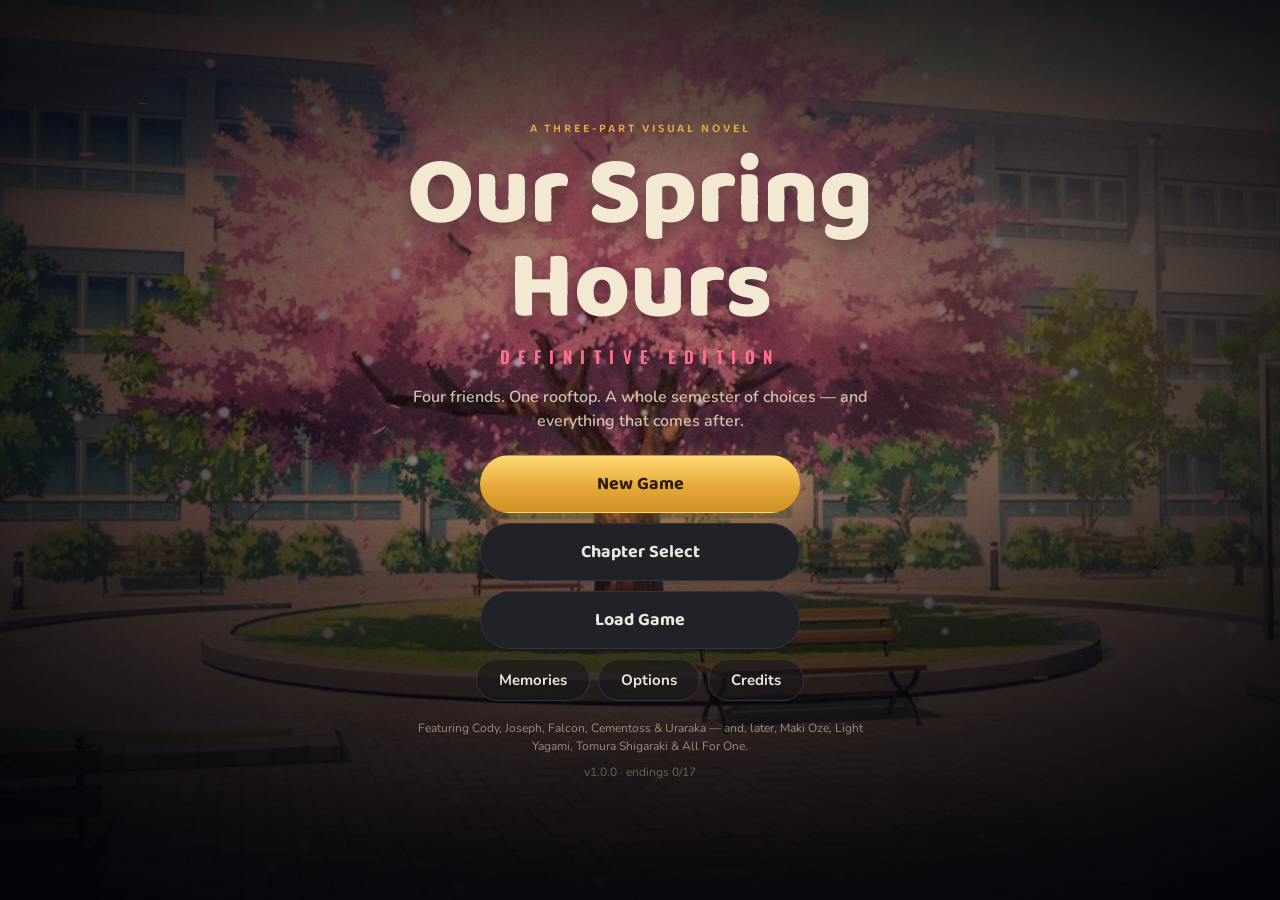
==== index.html @ 0a480ea8 "Definitive Edition: full trilogy, real asset files, 23 backgrounds, new engine, tools, README Co-Aut" ====
<!doctype html>
<html lang="en">
<head>
<meta charset="utf-8">
<meta name="viewport" content="width=device-width, initial-scale=1, viewport-fit=cover">
<title>Our Spring Hours — Definitive Edition</title>
<meta name="description" content="A three-part visual novel: Our Spring Hours, Ashfall, and Last Light. Free, runs in your browser.">
<meta name="theme-color" content="#0d0e12">
<link rel="icon" href="data:image/svg+xml,%3Csvg xmlns='http://www.w3.org/2000/svg' viewBox='0 0 64 64'%3E%3Ccircle cx='32' cy='32' r='30' fill='%231c1c20'/%3E%3Cpath d='M32 14c6 8 14 10 14 20a14 14 0 0 1-28 0c0-10 8-12 14-20z' fill='%23ff6f8f'/%3E%3C/svg%3E">
<link rel="preconnect" href="https://fonts.googleapis.com">
<link rel="preconnect" href="https://fonts.gstatic.com" crossorigin>
<link href="https://fonts.googleapis.com/css2?family=Baloo+2:wght@500;600;700;800&family=Nunito:ital,wght@0,400;0,600;0,700;0,800;1,400;1,600&family=Oswald:wght@500;600;700&display=swap" rel="stylesheet">
<link rel="stylesheet" href="css/style.css">
</head>
<body>
<div id="app" data-part="1" class="on-title">

  <!-- ================= STAGE ================= -->
  <div id="stage">
    <div id="bgB" class="bg"></div>
    <div id="bgA" class="bg"></div>
    <canvas id="fx"></canvas>
    <div id="sprites"></div>
    <div id="tint"></div>
    <div id="vignette"></div>
    <div id="clickzone" aria-hidden="true"></div>

    <div id="banner" role="status"></div>

    <div id="hud" role="toolbar" aria-label="Game controls">
      <button type="button" data-act="back"  title="Go back one line (←)">⟲<span>Back</span></button>
      <button type="button" data-act="auto"  title="Auto-advance (A)">▶<span>Auto</span></button>
      <button type="button" data-act="skip"  title="Skip read text (S, or hold Ctrl)">⏭<span>Skip</span></button>
      <button type="button" data-act="log"   title="Backlog (L)">☰<span>Log</span></button>
      <button type="button" data-act="hide"  title="Hide interface (H)">◌<span>Hide</span></button>
      <button type="button" data-act="save"  title="Quick save">⬇<span>Save</span></button>
      <button type="button" data-act="menu"  title="Menu (Esc)">⚙<span>Menu</span></button>
    </div>

    <div id="toasts" aria-live="polite"></div>
    <div id="choices" role="group" aria-label="Choices"></div>

    <div id="dialog">
      <div id="nameplate"></div>
      <div id="text" aria-live="polite"></div>
      <div id="more" aria-hidden="true">▾</div>
    </div>
  </div>

  <!-- ================= FULL-SCREEN CARD ================= -->
  <div id="card"><div id="cardInner"></div></div>

  <!-- ================= ENDING ================= -->
  <section id="ending" aria-live="polite"></section>

  <!-- ================= TITLE ================= -->
  <section id="title">
    <div class="title-wrap">
      <p class="eyebrow">a three-part visual novel</p>
      <h1 class="logo">Our Spring<br>Hours</h1>
      <p class="edition">Definitive Edition</p>
      <p class="tagline">Four friends. One rooftop. A whole semester of choices — and everything that comes after.</p>
      <nav id="titleMenu" class="menu-col" aria-label="Main menu"></nav>
      <p class="foot">Featuring Cody, Joseph, Falcon, Cementoss &amp; Uraraka — and, later, Maki Oze, Light Yagami, Tomura Shigaraki &amp; All For One.</p>
      <p class="foot dim" id="titleVer"></p>
    </div>
  </section>

  <!-- ================= MODAL ================= -->
  <div id="modal" aria-hidden="true"><div id="modalCard" role="dialog" aria-modal="true"></div></div>
</div>

<noscript><p style="color:#fff;padding:2rem;font-family:sans-serif">This visual novel needs JavaScript enabled.</p></noscript>

<!-- scripts are classic (non-module) so the game also works when index.html is opened straight from disk -->
<script src="js/data.js"></script>
<script src="js/core.js"></script>
<script src="js/audio.js"></script>
<script src="js/fx.js"></script>
<script src="js/dsl.js"></script>
<script src="js/story/part1.js"></script>
<script src="js/story/part2.js"></script>
<script src="js/story/part3.js"></script>
<script src="js/story/endings.js"></script>
<script src="js/engine.js"></script>
<script src="js/ui.js"></script>
<script src="js/main.js"></script>
</body>
</html>
---- css/style.css ----
/* ============================================================================
   Our Spring Hours — Definitive Edition
   Theming: [data-part="1"] warm paper UI, [data-part="2"|"3"] dark ink UI.
   ========================================================================== */
:root {
  --fs: 1;
  --box-a: 0.93;
  --ink: #0d0e12;
  --cream: #f3e8d2;
  --gold: #e6a939;
  --coral: #ff6f8f;
  --panel: #17171c;
  --panel-2: #212128;
  --line: #34333d;
  --text: #ebe6da;
  --muted: #9b968a;
  --display: "Baloo 2", "Nunito", system-ui, sans-serif;
  --body: "Nunito", system-ui, -apple-system, "Segoe UI", sans-serif;
}

[data-part="1"] {
  --box-bg: rgba(253, 246, 233, var(--box-a));
  --box-text: #2f2a3a;
  --box-edge: #eaddbd;
  --narr: #5a5266;
  --accent: #e6a939;
  --accent-2: #e0435f;
  --d: "Baloo 2", "Nunito", system-ui, sans-serif;
}
[data-part="2"] {
  --box-bg: rgba(21, 21, 26, var(--box-a));
  --box-text: #e9e4d8;
  --box-edge: #3b3a44;
  --narr: #b7b0a0;
  --accent: #d98b3f;
  --accent-2: #a52a2f;
  --d: "Oswald", "Nunito", system-ui, sans-serif;
}
[data-part="3"] {
  --box-bg: rgba(14, 15, 21, var(--box-a));
  --box-text: #ece8dc;
  --box-edge: #46444f;
  --narr: #bdb7a8;
  --accent: #e9d9a6;
  --accent-2: #8a1c1c;
  --d: "Oswald", "Nunito", system-ui, sans-serif;
}

* { box-sizing: border-box; }
html, body { margin: 0; padding: 0; height: 100%; background: #000; overflow: hidden; }
body { font-family: var(--body); color: var(--text); -webkit-font-smoothing: antialiased; }
button { font: inherit; color: inherit; cursor: pointer; }
:focus-visible { outline: 3px solid var(--gold); outline-offset: 2px; }

#app { position: fixed; inset: 0; overflow: hidden; background: #000; user-select: none; -webkit-user-select: none; }
#stage { position: absolute; inset: 0; overflow: hidden; }

/* ------------------------------------------------------------ background */
.bg {
  position: absolute; inset: 0; background-size: cover; background-position: center;
  opacity: 0; will-change: opacity, transform; transform: scale(1.04);
}
.bg.kb { animation: kb 46s ease-in-out infinite alternate; }
body.no-kb .bg.kb { animation: none; }
@keyframes kb { from { transform: scale(1.04) translate(0, 0); } to { transform: scale(1.12) translate(-1.2%, -0.8%); } }
#fx { position: absolute; inset: 0; width: 100%; height: 100%; pointer-events: none; z-index: 3; }
#vignette {
  position: absolute; inset: 0; z-index: 4; pointer-events: none; transition: background 400ms ease;
  background:
    linear-gradient(180deg, rgba(4, 4, 8, .42) 0%, rgba(4, 4, 8, 0) 22%, rgba(4, 4, 8, 0) 52%, rgba(4, 4, 8, .55) 82%, rgba(2, 2, 4, .86) 100%);
}
.choosing #vignette {
  background: radial-gradient(ellipse at 50% 45%, rgba(0, 0, 0, .35) 0%, rgba(0, 0, 0, .7) 100%);
}
#tint { position: absolute; inset: 0; z-index: 9; pointer-events: none; opacity: 0; }
#tint.flash { animation: flash 700ms ease-out; }
#tint.pulse { animation: pulse 1500ms ease-in-out; }
@keyframes flash { 0% { opacity: .95; } 100% { opacity: 0; } }
@keyframes pulse { 0%, 100% { opacity: 0; } 30% { opacity: .8; } 60% { opacity: .15; } 80% { opacity: .65; } }
#stage.shake { animation: shake 600ms cubic-bezier(.36, .07, .19, .97); }
@keyframes shake {
  10%, 90% { transform: translate(calc(var(--shake) * -.2), 0); }
  20%, 80% { transform: translate(calc(var(--shake) * .6), calc(var(--shake) * .2)); }
  30%, 50%, 70% { transform: translate(calc(var(--shake) * -1), calc(var(--shake) * -.4)); }
  40%, 60% { transform: translate(var(--shake), calc(var(--shake) * .4)); }
}

/* ---------------------------------------------------------------- sprites */
#sprites { position: absolute; inset: 0; z-index: 5; pointer-events: none; transition: opacity 600ms ease; }
#sprites.faded { opacity: 0; }
.spr {
  position: absolute; bottom: 13vh; height: calc(var(--h) * .64); transform: translate(-50%, 28px); opacity: 0;
  transition: left 520ms cubic-bezier(.3, .8, .3, 1), opacity 380ms ease, transform 420ms cubic-bezier(.3, .8, .3, 1), filter 300ms ease;
  filter: brightness(.9);
}
.spr img {
  height: 100%; width: auto; display: block; max-width: none; pointer-events: none;
  filter: drop-shadow(0 12px 22px rgba(0, 0, 0, .5));
  -webkit-mask-image: linear-gradient(to top, transparent 0, #000 16%);
  mask-image: linear-gradient(to top, transparent 0, #000 16%);
}
.spr.in { opacity: 1; transform: translate(-50%, 0); }
.spr.out { opacity: 0; transform: translate(-50%, 18px); }
.spr.speaking { filter: brightness(1.05) saturate(1.05); transform: translate(-50%, -8px) scale(1.025); z-index: 2; }
.spr.dim { filter: brightness(.5) saturate(.65); }

/* ------------------------------------------------------------ dialogue box */
#dialog {
  position: absolute; z-index: 7; left: 50%; bottom: calc(2.4vh + env(safe-area-inset-bottom, 0px));
  transform: translateX(-50%); width: min(94%, 1060px); min-height: 22vh;
  background: var(--box-bg); color: var(--box-text);
  border: 1px solid var(--box-edge); border-radius: 20px;
  padding: 30px 34px 26px; box-shadow: 0 22px 50px rgba(0, 0, 0, .45), inset 0 1px 0 rgba(255, 255, 255, .12);
  backdrop-filter: blur(6px); -webkit-backdrop-filter: blur(6px);
  transition: opacity 300ms ease, transform 300ms ease;
}
[data-part="2"] #dialog, [data-part="3"] #dialog { border-radius: 8px; border-left: 4px solid var(--accent); }
#dialog.hide-box { opacity: 0; pointer-events: none; transform: translate(-50%, 14px); }
#dialog.narration { border-left: 4px solid var(--accent); }
#dialog.narration #text { color: var(--narr); }
#nameplate {
  position: absolute; left: 24px; top: -19px; padding: 6px 24px 7px; border-radius: 12px 12px 12px 3px;
  font-family: var(--d); font-weight: 700; font-size: calc(18px * var(--fs)); letter-spacing: .02em;
  background: linear-gradient(135deg, color-mix(in srgb, var(--c, #888) 82%, #fff), var(--c, #888));
  color: var(--ct, #1a1520); box-shadow: 0 8px 16px rgba(0, 0, 0, .3);
  opacity: 0; transform: translateY(4px); transition: opacity 200ms, transform 200ms;
}
#nameplate.on { opacity: 1; transform: none; }
[data-part="2"] #nameplate, [data-part="3"] #nameplate { border-radius: 3px; text-transform: uppercase; letter-spacing: .08em; font-size: calc(15px * var(--fs)); }
#text {
  font-weight: 600; font-size: calc(clamp(16px, 1.05vw + 9px, 21px) * var(--fs)); line-height: 1.6;
  min-height: 4.8em; white-space: pre-wrap;
}
#text .c { visibility: hidden; }
#text .c.on { visibility: visible; }
#text .c.i { font-style: italic; }
#text .c.b { font-weight: 800; }
#more {
  position: absolute; right: 22px; bottom: 10px; font-size: 18px; color: var(--accent); opacity: 0;
}
#more.on { opacity: 1; animation: bob 1.1s ease-in-out infinite; }
@keyframes bob { 50% { transform: translateY(4px); } }
#clickzone { position: absolute; inset: 0; z-index: 6; cursor: pointer; }

/* -------------------------------------------------------------------- HUD */
#hud { position: absolute; z-index: 8; top: 12px; right: 12px; display: flex; gap: 6px; opacity: .72; transition: opacity 200ms; }
#hud:hover { opacity: 1; }
#hud button {
  background: rgba(10, 10, 14, .62); border: 1px solid rgba(255, 255, 255, .16); color: #eee; border-radius: 999px;
  padding: 7px 13px; font-size: 13px; font-weight: 700; display: inline-flex; gap: 6px; align-items: center;
  backdrop-filter: blur(6px); transition: background 150ms, transform 150ms;
}
#hud button:hover { background: rgba(40, 40, 50, .85); transform: translateY(-1px); }
#hud button.active { background: var(--accent); color: #1a1520; border-color: transparent; }
.ui-hidden #hud, .ui-hidden #dialog, .ui-hidden #choices, .ui-hidden #banner, .ui-hidden #toasts { opacity: 0 !important; pointer-events: none !important; }
.choosing #hud [data-act="auto"], .choosing #hud [data-act="skip"] { opacity: .4; }

#banner {
  position: absolute; z-index: 8; top: 64px; left: 50%; transform: translate(-50%, -12px); opacity: 0; text-align: center;
  padding: 12px 34px 14px; color: #fff; transition: opacity 600ms ease, transform 600ms ease; pointer-events: none;
  background: linear-gradient(180deg, rgba(0, 0, 0, .0), rgba(0, 0, 0, .55) 30%, rgba(0, 0, 0, .55) 70%, rgba(0, 0, 0, 0));
}
#banner.on { opacity: 1; transform: translate(-50%, 0); }
#banner .bt { font-family: var(--d); font-weight: 700; font-size: clamp(18px, 2.2vw, 28px); letter-spacing: .05em; text-shadow: 0 2px 12px rgba(0, 0, 0, .7); }
#banner .bs { font-size: clamp(13px, 1.3vw, 17px); color: var(--accent); margin-top: 2px; letter-spacing: .08em; text-transform: uppercase; font-weight: 700; }

#toasts { position: absolute; z-index: 8; left: 20px; bottom: calc(26vh + 10px); display: flex; flex-direction: column; gap: 8px; pointer-events: none; }
.toast {
  background: rgba(10, 10, 14, .78); color: #fff; padding: 8px 16px; border-radius: 999px; font-size: 14px; font-weight: 700;
  border-left: 4px solid var(--accent); opacity: 0; transform: translateX(-12px); transition: opacity 300ms, transform 300ms;
}
.toast.on { opacity: 1; transform: none; }

/* ----------------------------------------------------------------- choices */
#choices {
  position: absolute; z-index: 8; left: 50%; top: 42%; transform: translate(-50%, -46%); width: min(92%, 720px);
  display: flex; flex-direction: column; gap: 12px; opacity: 0; pointer-events: none; transition: opacity 300ms, transform 300ms;
}
#choices.on { opacity: 1; pointer-events: auto; transform: translate(-50%, -50%); }
.choice {
  display: flex; align-items: center; gap: 14px; text-align: left; font-weight: 700; font-size: calc(clamp(15px, .9vw + 9px, 19px) * var(--fs));
  color: var(--box-text); background: var(--box-bg); border: 1px solid var(--box-edge); border-left: 6px solid var(--accent);
  border-radius: 14px; padding: 15px 20px; box-shadow: 0 12px 28px rgba(0, 0, 0, .4);
  transition: transform 150ms ease, border-color 150ms ease, background 150ms ease;
}
[data-part="2"] .choice, [data-part="3"] .choice { border-radius: 6px; }
.choice:hover, .choice:focus-visible { transform: translateX(6px); border-left-color: var(--accent-2); background: color-mix(in srgb, var(--box-bg) 88%, var(--accent) 12%); }
.choice .num {
  flex: none; width: 26px; height: 26px; border-radius: 50%; display: grid; place-items: center; font-size: 13px; font-weight: 800;
  background: var(--accent); color: #1a1520;
}

/* --------------------------------------------------------------------- card */
#card {
  position: absolute; inset: 0; z-index: 30; background: #000; opacity: 0; pointer-events: none; transition: opacity 700ms ease;
  display: grid; place-items: center; text-align: center; padding: 6vh 8vw; cursor: pointer;
}
#card.on { opacity: 1; pointer-events: auto; }
#card .cl { font-size: clamp(20px, 2.4vw, 32px); line-height: 1.6; max-width: 26em; margin: 0; color: #efe8d8; font-weight: 600; opacity: 0; transition: opacity 900ms ease; font-style: italic; }
#card .cl.on { opacity: 1; }
#card.part { background: radial-gradient(ellipse at 50% 45%, #1b1822, #000 75%); }
#card .cp-eyebrow { font-family: var(--d); letter-spacing: .4em; text-transform: uppercase; color: var(--accent); font-size: clamp(13px, 1.3vw, 18px); opacity: 0; animation: fadeUp 1.2s .3s forwards; }
#card .cp-title { font-family: var(--d); font-weight: 800; font-size: clamp(38px, 7vw, 92px); line-height: 1.05; margin: 14px 0 12px; color: var(--cream); text-shadow: 0 0 40px color-mix(in srgb, var(--accent) 45%, transparent); opacity: 0; animation: fadeUp 1.4s .9s forwards; }
#card .cp-sub { max-width: 30em; margin: 0 auto; color: #bdb5a2; font-size: clamp(14px, 1.4vw, 19px); opacity: 0; animation: fadeUp 1.4s 1.8s forwards; }
@keyframes fadeUp { from { opacity: 0; transform: translateY(14px); } to { opacity: 1; transform: none; } }

/* ------------------------------------------------------------------- title */
#title { position: absolute; inset: 0; z-index: 20; display: none; place-items: center; text-align: center; padding: 3vh 5vw; overflow-y: auto;
  background: radial-gradient(ellipse at 50% 40%, rgba(8, 8, 16, .25) 0%, rgba(6, 6, 12, .82) 78%, rgba(3, 3, 8, .96) 100%); }
.on-title #title { display: grid; }
.on-title #dialog, .on-title #hud, .on-title #choices, .on-title #sprites, .on-title #clickzone, .on-title #banner, .on-title #toasts { display: none; }
.title-wrap { max-width: 640px; width: 100%; color: var(--cream); animation: fadeUp 1.2s ease both; }
.eyebrow { font-family: var(--d); font-weight: 600; letter-spacing: .24em; text-transform: uppercase; font-size: 12px; color: var(--gold); margin: 0 0 10px; }
.logo { font-family: "Baloo 2", sans-serif; font-weight: 800; font-size: clamp(46px, 9vw, 96px); line-height: .98; margin: 0; text-shadow: 0 0 40px rgba(255, 140, 170, .38), 0 6px 22px rgba(0, 0, 0, .6); }
.edition { font-family: "Oswald", sans-serif; letter-spacing: .5em; text-transform: uppercase; color: var(--coral); font-size: clamp(12px, 1.6vw, 17px); margin: 8px 0 0; font-weight: 600; }
.tagline { color: #e4d8bf; opacity: .88; margin: 16px auto 22px; max-width: 460px; font-weight: 600; line-height: 1.5; }
.foot { margin: 18px auto 0; font-size: 12px; color: #c9bd9f; opacity: .7; max-width: 480px; line-height: 1.5; }
.foot.dim { opacity: .45; margin-top: 8px; }
.menu-col { display: flex; flex-direction: column; gap: 10px; align-items: center; }
.menu-row { display: flex; gap: 8px; flex-wrap: wrap; justify-content: center; }

/* ----------------------------------------------------------------- buttons */
.btn {
  background: var(--panel-2); color: var(--text); border: 1px solid var(--line); border-radius: 999px; padding: 10px 22px; font-weight: 700; font-size: 15px;
  transition: transform 150ms, background 150ms, border-color 150ms;
}
.btn:hover:not(:disabled) { transform: translateY(-2px); border-color: #55535f; background: #2a2a33; }
.btn.primary { background: linear-gradient(180deg, #ffd873, var(--gold) 55%, #cf8f22); color: #2c1b0a; border-color: transparent; box-shadow: 0 8px 22px rgba(230, 169, 57, .3); }
.btn.primary:hover:not(:disabled) { background: linear-gradient(180deg, #ffe08a, #efb44a 55%, #d99a2b); }
.btn.big { min-width: min(320px, 88vw); padding: 14px 30px; font-size: 18px; font-family: var(--display); }
.btn.big small { display: block; font-size: 12px; font-weight: 600; opacity: .75; font-family: var(--body); margin-top: 1px; }
.btn.small { padding: 7px 16px; font-size: 13px; }
.btn.ghost { background: transparent; border-color: transparent; color: var(--muted); }
.btn.danger { background: #4a1d20; border-color: #7a2c30; color: #ffd9d9; }
.btn:disabled { opacity: .4; cursor: not-allowed; }
.title-wrap .menu-row .btn { background: rgba(20, 20, 28, .6); }

/* ------------------------------------------------------------------- modal */
#modal { position: absolute; inset: 0; z-index: 50; display: none; place-items: center; background: rgba(4, 4, 10, .72); backdrop-filter: blur(5px); -webkit-backdrop-filter: blur(5px); padding: 2vh 3vw; }
#modal.on { display: grid; }
#modalCard {
  width: min(560px, 100%); max-height: 92vh; display: flex; flex-direction: column; background: var(--panel); color: var(--text);
  border: 1px solid var(--line); border-radius: 18px; box-shadow: 0 30px 80px rgba(0, 0, 0, .6); overflow: hidden; animation: fadeUp 240ms ease both; user-select: text;
}
#modalCard[data-wide="1"] { width: min(940px, 100%); }
.m-head { display: flex; align-items: center; gap: 8px; padding: 12px 14px 12px 18px; border-bottom: 1px solid var(--line); }
.m-title { flex: 1; margin: 0; font-family: "Baloo 2", sans-serif; font-size: 22px; font-weight: 700; color: var(--cream); }
.m-x { padding: 4px 12px; }
.m-body { padding: 18px 20px 22px; overflow-y: auto; }
.stack { display: flex; flex-direction: column; gap: 14px; }
.row { display: flex; gap: 10px; align-items: center; } .row.wrap { flex-wrap: wrap; }
.muted { color: var(--muted); } .small { font-size: 12.5px; }
.m-body h3 { margin: 12px 0 2px; font-family: "Baloo 2", sans-serif; font-size: 16px; color: var(--gold); letter-spacing: .04em; }
.m-body p { margin: 0; line-height: 1.55; }

.parts { display: grid; grid-template-columns: repeat(auto-fit, minmax(220px, 1fr)); gap: 14px; }
.part-card { background: var(--panel-2); border: 1px solid var(--line); border-radius: 14px; padding: 18px; display: flex; flex-direction: column; gap: 8px; }
.part-card.p1 { border-top: 4px solid #e6a939; } .part-card.p2 { border-top: 4px solid #d98b3f; } .part-card.p3 { border-top: 4px solid #e9d9a6; }
.pc-roman { font-family: "Baloo 2", sans-serif; font-weight: 800; font-size: 34px; color: var(--gold); line-height: 1; }
.pc-name { font-family: "Baloo 2", sans-serif; font-weight: 700; font-size: 20px; color: var(--cream); }
.pc-sub { color: var(--muted); font-size: 13.5px; line-height: 1.45; flex: 1; }
.pc-done { color: #8fd18a; font-size: 12.5px; font-weight: 800; } .pc-note { font-size: 12px; color: var(--muted); }
.preset { text-align: left; background: var(--panel-2); border: 1px solid var(--line); border-radius: 12px; padding: 14px 16px; transition: transform 150ms, border-color 150ms; }
.preset:hover { transform: translateX(4px); border-color: var(--gold); }

.slots { display: grid; grid-template-columns: repeat(auto-fill, minmax(260px, 1fr)); gap: 12px; }
.slot-wrap { position: relative; }
.slot { width: 100%; display: flex; gap: 12px; text-align: left; background: var(--panel-2); border: 1px solid var(--line); border-radius: 12px; padding: 10px; transition: transform 150ms, border-color 150ms; align-items: stretch; }
.slot:hover:not(:disabled) { transform: translateY(-2px); border-color: var(--gold); }
.slot.empty { opacity: .6; } .slot:disabled { cursor: not-allowed; opacity: .45; }
.slot-thumb { flex: none; width: 112px; height: 72px; border-radius: 8px; background: #111 center/cover; position: relative; border: 1px solid #000; }
.slot-thumb .badge { position: absolute; left: 4px; top: 4px; background: rgba(0, 0, 0, .72); color: var(--gold); font-size: 10.5px; font-weight: 800; padding: 1px 7px; border-radius: 99px; }
.slot-meta { min-width: 0; font-size: 12.5px; display: flex; flex-direction: column; gap: 2px; }
.slot-name { font-weight: 800; color: var(--cream); font-size: 13.5px; }
.slot-ch { color: #cfc8b8; font-weight: 700; white-space: nowrap; overflow: hidden; text-overflow: ellipsis; }
.slot-snip { color: var(--muted); font-style: italic; display: -webkit-box; -webkit-line-clamp: 2; -webkit-box-orient: vertical; overflow: hidden; }
.slot-date { color: #77737a; font-size: 11.5px; margin-top: auto; }
.slot-del { position: absolute; right: 6px; top: 6px; width: 24px; height: 24px; border-radius: 50%; border: none; background: rgba(0, 0, 0, .6); color: #ddd; font-size: 11px; opacity: 0; transition: opacity 150ms; }
.slot-wrap:hover .slot-del, .slot-del:focus-visible { opacity: 1; }
.slot-del:hover { background: #7a2c30; }
.file { color: var(--muted); }

.opts h3:first-child { margin-top: 0; }
.opt { display: flex; align-items: center; justify-content: space-between; gap: 18px; padding: 10px 0; border-bottom: 1px solid #25242c; }
.opt-l { font-weight: 700; } .opt-l small { display: block; color: var(--muted); font-weight: 600; margin-top: 2px; max-width: 30em; }
.seg { display: inline-flex; background: #101014; border: 1px solid var(--line); border-radius: 999px; padding: 3px; flex-wrap: wrap; }
.seg-b { background: transparent; border: none; border-radius: 999px; padding: 6px 14px; font-weight: 700; font-size: 13.5px; color: var(--muted); }
.seg-b.on { background: var(--gold); color: #2c1b0a; }
.range { display: flex; align-items: center; gap: 10px; } .range input { width: 160px; accent-color: var(--gold); }
.range-val { width: 42px; text-align: right; font-variant-numeric: tabular-nums; color: var(--muted); font-size: 13px; }
.tog { width: 48px; height: 26px; border-radius: 999px; border: 1px solid var(--line); background: #101014; position: relative; padding: 0; transition: background 200ms; flex: none; }
.tog .knob { position: absolute; top: 2px; left: 2px; width: 20px; height: 20px; border-radius: 50%; background: #8a8690; transition: transform 200ms, background 200ms; }
.tog.on { background: color-mix(in srgb, var(--gold) 35%, #101014); }
.tog.on .knob { transform: translateX(22px); background: var(--gold); }

.log { display: flex; flex-direction: column; gap: 12px; }
.log-e { padding-bottom: 10px; border-bottom: 1px solid #26252d; }
.log-who { font-weight: 800; font-size: 13px; letter-spacing: .04em; text-transform: uppercase; margin-bottom: 2px; }
.log-t { line-height: 1.55; color: #ddd7ca; white-space: pre-wrap; }
.log-e.choice .log-t { color: var(--gold); font-weight: 700; }

.bond { display: flex; flex-direction: column; gap: 6px; }
.bond-h { display: flex; justify-content: space-between; font-weight: 800; }
.bond-r { color: var(--muted); font-weight: 700; font-size: 13px; }
.bar { height: 10px; border-radius: 99px; background: #0e0e12; border: 1px solid var(--line); overflow: hidden; }
.bar i { display: block; height: 100%; border-radius: 99px; transition: width 400ms; }

.end-row { display: flex; gap: 14px; align-items: center; padding: 8px 0; opacity: .55; }
.end-row.got { opacity: 1; }
.end-thumb { flex: none; width: 104px; height: 58px; border-radius: 8px; background: #111 center/cover; display: grid; place-items: center; font-weight: 800; color: #555; border: 1px solid #000; }
.end-t { font-weight: 800; color: var(--cream); }
.memgrid { display: grid; grid-template-columns: repeat(auto-fill, minmax(190px, 1fr)); gap: 12px; }
.mem { margin: 0; } .mem-img { aspect-ratio: 16 / 9; border-radius: 10px; background: #111 center/cover; border: 1px solid #000; }
.mem.locked .mem-img { background: repeating-linear-gradient(45deg, #15151a, #15151a 8px, #1a1a20 8px, #1a1a20 16px); }
.mem figcaption { font-size: 12.5px; font-weight: 700; margin-top: 5px; color: #cfc8b8; }
.castgrid { display: grid; grid-template-columns: repeat(auto-fill, minmax(260px, 1fr)); gap: 14px; }
.cast { display: flex; gap: 12px; align-items: flex-end; background: var(--panel-2); border: 1px solid var(--line); border-radius: 12px; padding: 10px 12px; overflow: hidden; }
.cast img { width: 74px; height: 92px; object-fit: contain; object-position: bottom; flex: none; }
.cast-n { font-weight: 800; font-size: 16px; }
.credits h3 { margin: 0 0 6px; color: var(--cream); font-size: 20px; } .credits h4 { margin: 16px 0 3px; color: var(--gold); font-size: 13px; letter-spacing: .12em; text-transform: uppercase; }
.credits p { color: #cfc8b8; line-height: 1.6; margin: 0; }

/* ------------------------------------------------------------------ ending */
#ending { position: absolute; inset: 0; z-index: 25; display: none; overflow-y: auto; background: radial-gradient(ellipse at 50% 50%, rgba(8, 6, 16, .35) 0%, rgba(6, 5, 12, .9) 75%, rgba(4, 3, 8, .97) 100%); }
#ending.on { display: block; animation: fadeIn 1.2s ease both; }
@keyframes fadeIn { from { opacity: 0; } to { opacity: 1; } }
.end-card { min-height: 100%; max-width: 680px; margin: 0 auto; padding: 8vh 24px 6vh; display: flex; flex-direction: column; align-items: center; text-align: center; justify-content: center; color: var(--cream); }
.end-card .eyebrow { color: var(--gold); }
.end-title { font-family: "Baloo 2", sans-serif; font-weight: 800; font-size: clamp(28px, 5vw, 50px); margin: 4px 0 26px; text-shadow: 0 0 30px rgba(255, 150, 170, .3); line-height: 1.1; }
[data-part="2"] .end-title, [data-part="3"] .end-title { font-family: "Oswald", sans-serif; text-transform: uppercase; letter-spacing: .04em; text-shadow: 0 0 30px rgba(217, 139, 63, .35); }
.end-card.kind-true .end-title { background: linear-gradient(90deg, #ffe08a, #ff9fb4, #ffe08a); -webkit-background-clip: text; background-clip: text; color: transparent; }
.end-body p { font-weight: 600; font-size: clamp(15.5px, 1.2vw + 9px, 18px); line-height: 1.75; color: #e9dcc4; margin: 0 0 16px; opacity: 0; animation: fadeUp 1.2s ease forwards; }
.unlock { margin: 6px 0 0; color: var(--gold); font-weight: 800; letter-spacing: .06em; opacity: 0; animation: fadeUp 1s ease forwards; }
.end-actions { display: flex; gap: 12px; flex-wrap: wrap; justify-content: center; margin-top: 22px; opacity: 0; animation: fadeUp 1s ease forwards; }
.castPanel { margin-top: 10px; width: min(480px, 100%); background: rgba(0, 0, 0, .35); border: 1px solid var(--line); border-radius: 12px; padding: 14px 18px; opacity: 0; animation: fadeUp 1s ease forwards; }
.castPanelTitle { margin: 0 0 8px; font-family: "Oswald", sans-serif; letter-spacing: .2em; text-transform: uppercase; font-size: 12px; color: var(--gold); }
.castRow { display: flex; justify-content: space-between; gap: 16px; padding: 5px 0; font-size: 14.5px; font-weight: 700; border-bottom: 1px solid #1f1e25; }
.castRow:last-child { border-bottom: none; }
.castRow.fallen .castStatusText { color: #d97a7a; } .castRow.alive .castStatusText { color: #a9d79a; }

/* -------------------------------------------------------------- responsive */
@media (max-width: 760px) {
  #dialog { padding: 26px 18px 20px; border-radius: 14px; min-height: 24vh; }
  #nameplate { left: 14px; }
  #hud { top: 8px; right: 8px; gap: 4px; } #hud button { padding: 7px 10px; } #hud button span { display: none; }
  #banner { top: 56px; } #toasts { left: 10px; bottom: calc(30vh + 6px); }
  .opt { flex-direction: column; align-items: flex-start; gap: 8px; } .range input { width: 56vw; }
  .slots { grid-template-columns: 1fr; }
}
@media (max-aspect-ratio: 1/1) { .spr { height: calc(var(--h) * .5); bottom: 24vh; } }
@media (max-height: 480px) { #dialog { min-height: 30vh; padding-top: 22px; } #text { min-height: 3.4em; } .spr { height: calc(var(--h) * .55); bottom: 32vh; } }
@media (prefers-reduced-motion: reduce) {
  * { animation-duration: .01ms !important; animation-iteration-count: 1 !important; transition-duration: .01ms !important; }
}
body.no-fx #tint { display: none; }
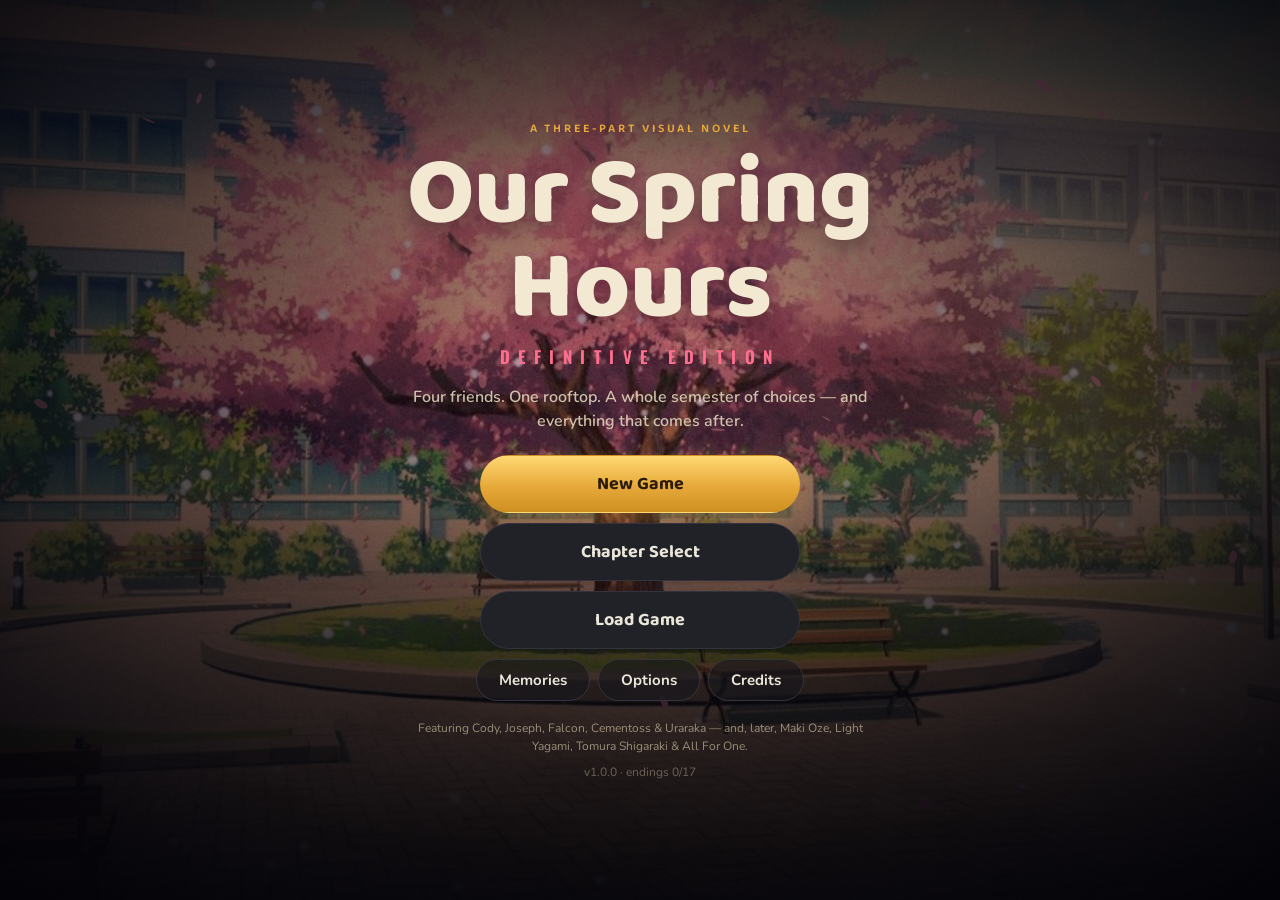
==== commit 701cb95b: "Add collectible keepsake card on ending screens; document carry file Co-Authored-By: Claude Sonnet 5" ====
--- a/index.html
+++ b/index.html
@@ -83,6 +83,7 @@
 <script src="js/story/part3.js"></script>
 <script src="js/story/endings.js"></script>
 <script src="js/engine.js"></script>
+<script src="js/card.js"></script>
 <script src="js/ui.js"></script>
 <script src="js/main.js"></script>
 </body>
--- a/css/style.css
+++ b/css/style.css
@@ -89,7 +89,7 @@
 #sprites { position: absolute; inset: 0; z-index: 5; pointer-events: none; transition: opacity 600ms ease; }
 #sprites.faded { opacity: 0; }
 .spr {
-  position: absolute; bottom: 13vh; height: calc(var(--h) * .64); transform: translate(-50%, 28px); opacity: 0;
+  position: absolute; bottom: calc(var(--dlg, 22vh) - 1vh); height: min(calc(var(--h) * .64), calc(100vh - var(--dlg, 22vh) - 70px)); transform: translate(-50%, 28px); opacity: 0;
   transition: left 520ms cubic-bezier(.3, .8, .3, 1), opacity 380ms ease, transform 420ms cubic-bezier(.3, .8, .3, 1), filter 300ms ease;
   filter: brightness(.9);
 }
@@ -152,7 +152,7 @@
 }
 #hud button:hover { background: rgba(40, 40, 50, .85); transform: translateY(-1px); }
 #hud button.active { background: var(--accent); color: #1a1520; border-color: transparent; }
-.ui-hidden #hud, .ui-hidden #dialog, .ui-hidden #choices, .ui-hidden #banner, .ui-hidden #toasts { opacity: 0 !important; pointer-events: none !important; }
+.ui-hidden #hud, .ui-hidden #dialog, .ui-hidden #choices, .ui-hidden #banner, .ui-hidden #toasts, .ui-hidden #sprites { opacity: 0 !important; pointer-events: none !important; }
 .choosing #hud [data-act="auto"], .choosing #hud [data-act="skip"] { opacity: .4; }
 
 #banner {
@@ -347,8 +347,8 @@
   .opt { flex-direction: column; align-items: flex-start; gap: 8px; } .range input { width: 56vw; }
   .slots { grid-template-columns: 1fr; }
 }
-@media (max-aspect-ratio: 1/1) { .spr { height: calc(var(--h) * .5); bottom: 24vh; } }
-@media (max-height: 480px) { #dialog { min-height: 30vh; padding-top: 22px; } #text { min-height: 3.4em; } .spr { height: calc(var(--h) * .55); bottom: 32vh; } }
+@media (max-aspect-ratio: 1/1) { .spr { height: min(calc(var(--h) * .5), calc(100vh - var(--dlg, 22vh) - 70px)); } }
+@media (max-height: 480px) { #dialog { min-height: 30vh; padding-top: 22px; } #text { min-height: 3.4em; } .spr { height: min(calc(var(--h) * .55), calc(100vh - var(--dlg, 22vh) - 60px)); } }
 @media (prefers-reduced-motion: reduce) {
   * { animation-duration: .01ms !important; animation-iteration-count: 1 !important; transition-duration: .01ms !important; }
 }
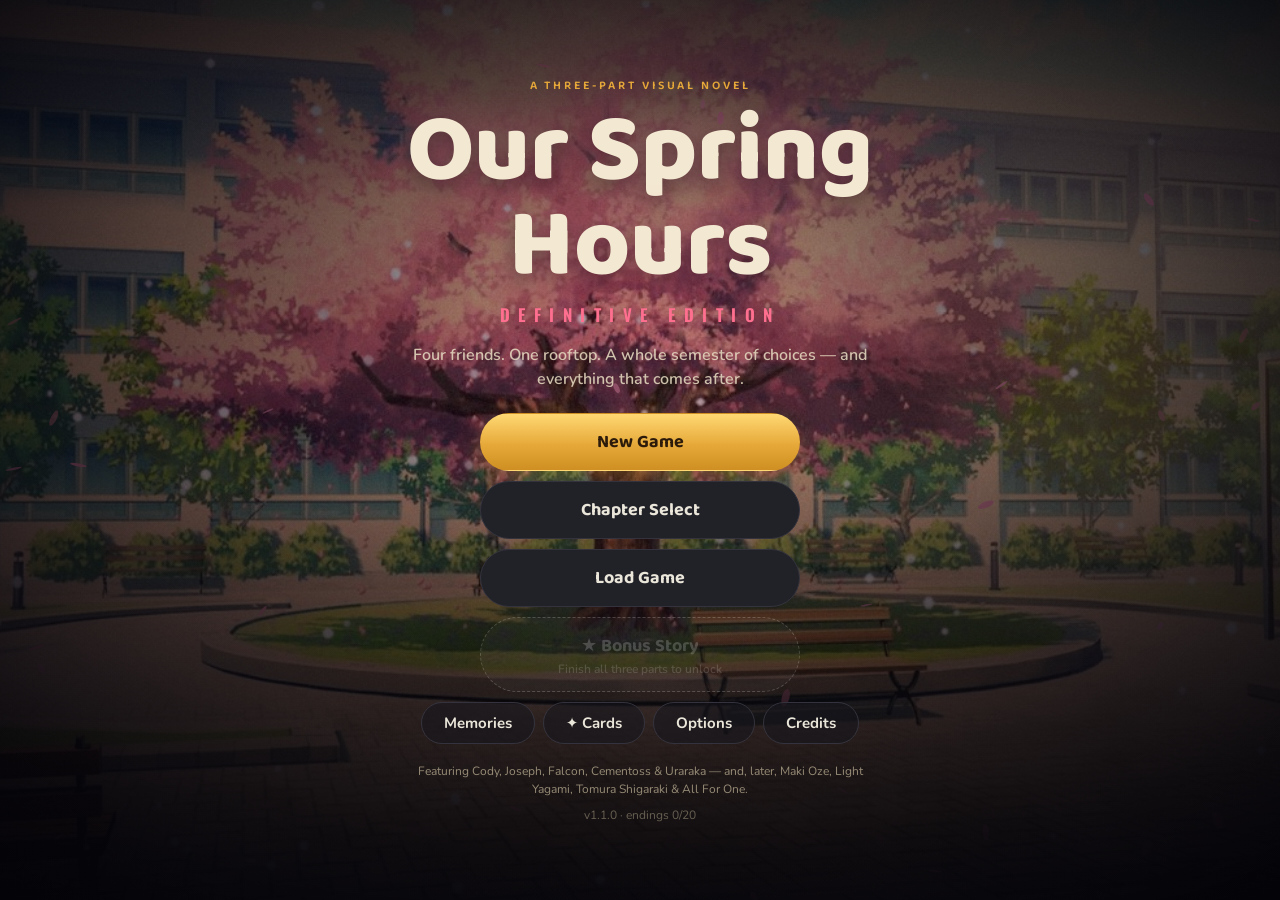
==== commit af15759a: "Bonus story: The Hundredth Petal (Part IV) + 4 new backgrounds, unlock, title button, cards Co-Autho" ====
--- a/index.html
+++ b/index.html
@@ -81,6 +81,7 @@
 <script src="js/story/part1.js"></script>
 <script src="js/story/part2.js"></script>
 <script src="js/story/part3.js"></script>
+<script src="js/story/bonus.js"></script>
 <script src="js/story/endings.js"></script>
 <script src="js/engine.js"></script>
 <script src="js/card.js"></script>
--- a/css/style.css
+++ b/css/style.css
@@ -18,7 +18,7 @@
   --body: "Nunito", system-ui, -apple-system, "Segoe UI", sans-serif;
 }
 
-[data-part="1"] {
+[data-part="1"], [data-part="4"] {
   --box-bg: rgba(253, 246, 233, var(--box-a));
   --box-text: #2f2a3a;
   --box-edge: #eaddbd;
@@ -353,3 +353,9 @@
   * { animation-duration: .01ms !important; animation-iteration-count: 1 !important; transition-duration: .01ms !important; }
 }
 body.no-fx #tint { display: none; }
+
+/* bonus story button on the title screen */
+.btn.bonus { background: linear-gradient(135deg, #ffe8a3, #e0a93b); color: #4a2d08; border-color: rgba(255,255,255,.5); }
+.btn.bonus small { opacity: .8; }
+.btn.bonus.locked { background: rgba(255,255,255,.08); color: rgba(255,255,255,.5); border-style: dashed; cursor: not-allowed; }
+[data-part="4"] .end-title { text-shadow: 0 0 30px rgba(255, 214, 120, .5); }
